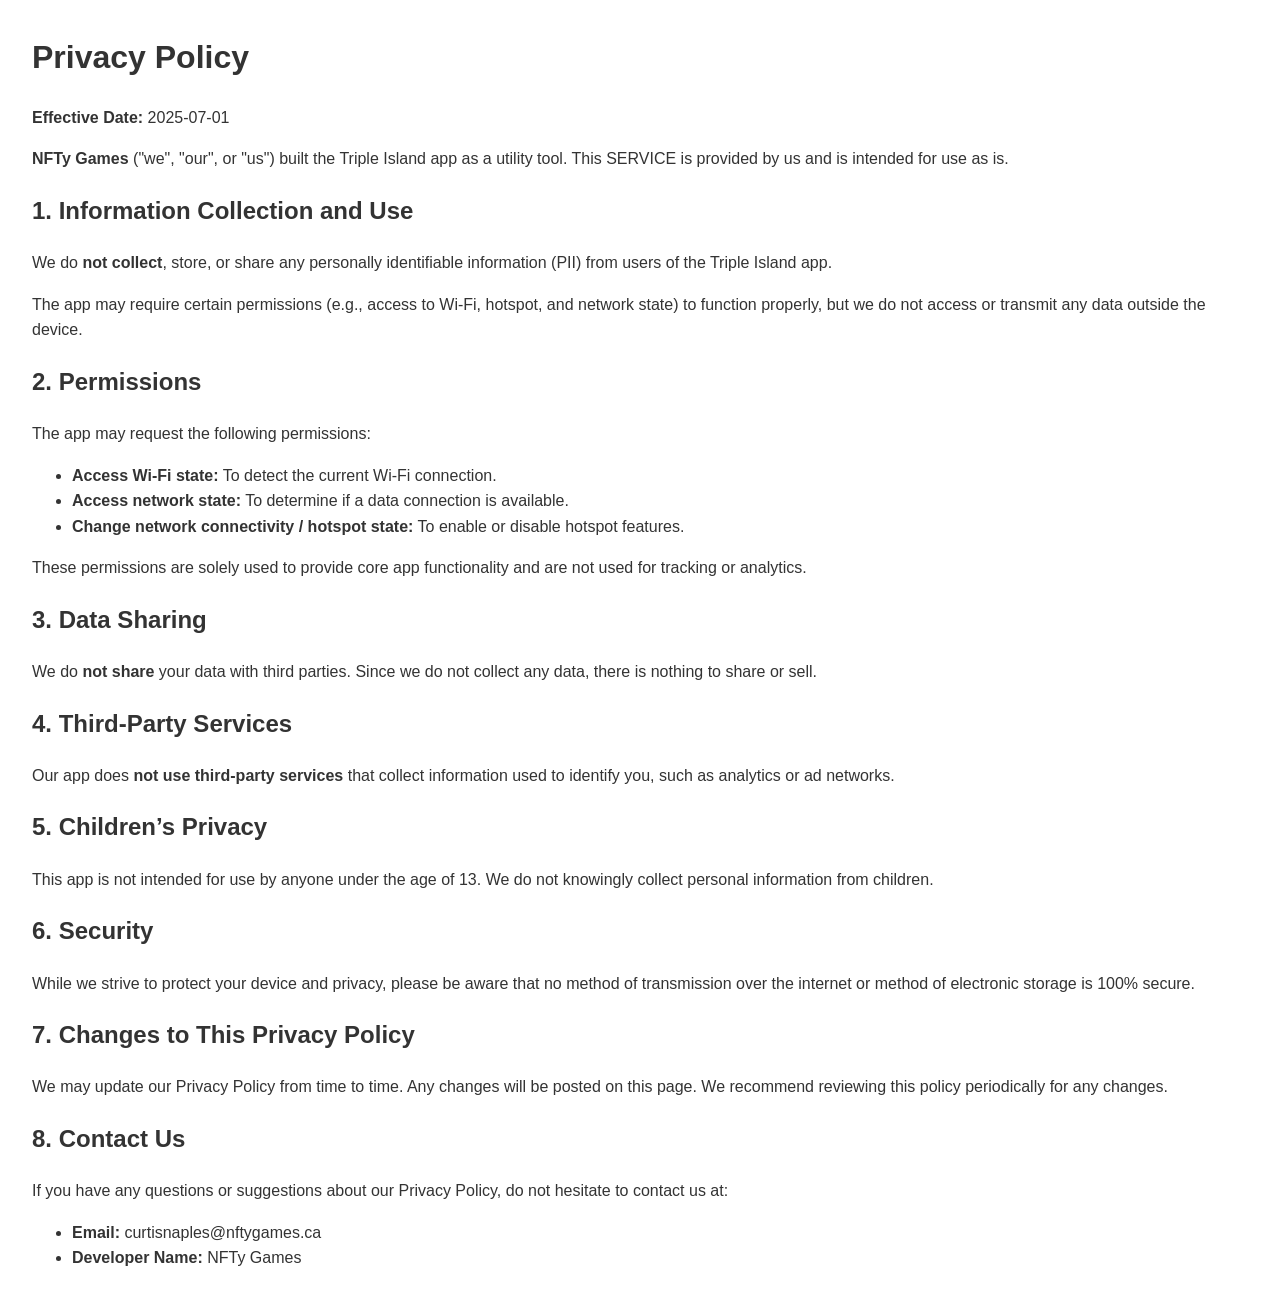
==== PrivacyPolicy.html @ 951c32af "setup privacy policy and github workflow to push to public repo" ====
<!DOCTYPE html>
<html lang="en">
<head>
  <meta charset="UTF-8">
  <title>Privacy Policy - Triple Island</title>
  <meta name="viewport" content="width=device-width, initial-scale=1.0">
</head>
<body style="font-family: Arial, sans-serif; line-height: 1.6; margin: 2rem; color: #333;">

  <h1>Privacy Policy</h1>
  <p><strong>Effective Date:</strong> 2025-07-01</p>

  <p><strong>NFTy Games</strong> ("we", "our", or "us") built the Triple Island app as a utility tool. This SERVICE is provided by us and is intended for use as is.</p>

  <h2>1. Information Collection and Use</h2>
  <p>We do <strong>not collect</strong>, store, or share any personally identifiable information (PII) from users of the Triple Island app.</p>
  <p>The app may require certain permissions (e.g., access to Wi-Fi, hotspot, and network state) to function properly, but we do not access or transmit any data outside the device.</p>

  <h2>2. Permissions</h2>
  <p>The app may request the following permissions:</p>
  <ul>
    <li><strong>Access Wi-Fi state:</strong> To detect the current Wi-Fi connection.</li>
    <li><strong>Access network state:</strong> To determine if a data connection is available.</li>
    <li><strong>Change network connectivity / hotspot state:</strong> To enable or disable hotspot features.</li>
  </ul>
  <p>These permissions are solely used to provide core app functionality and are not used for tracking or analytics.</p>

  <h2>3. Data Sharing</h2>
  <p>We do <strong>not share</strong> your data with third parties. Since we do not collect any data, there is nothing to share or sell.</p>

  <h2>4. Third-Party Services</h2>
  <p>Our app does <strong>not use third-party services</strong> that collect information used to identify you, such as analytics or ad networks.</p>

  <h2>5. Children’s Privacy</h2>
  <p>This app is not intended for use by anyone under the age of 13. We do not knowingly collect personal information from children.</p>

  <h2>6. Security</h2>
  <p>While we strive to protect your device and privacy, please be aware that no method of transmission over the internet or method of electronic storage is 100% secure.</p>

  <h2>7. Changes to This Privacy Policy</h2>
  <p>We may update our Privacy Policy from time to time. Any changes will be posted on this page. We recommend reviewing this policy periodically for any changes.</p>

  <h2>8. Contact Us</h2>
  <p>If you have any questions or suggestions about our Privacy Policy, do not hesitate to contact us at:</p>
  <ul>
    <li><strong>Email:</strong> curtisnaples@nftygames.ca</li>
    <li><strong>Developer Name:</strong> NFTy Games</li>
  </ul>

</body>
</html>
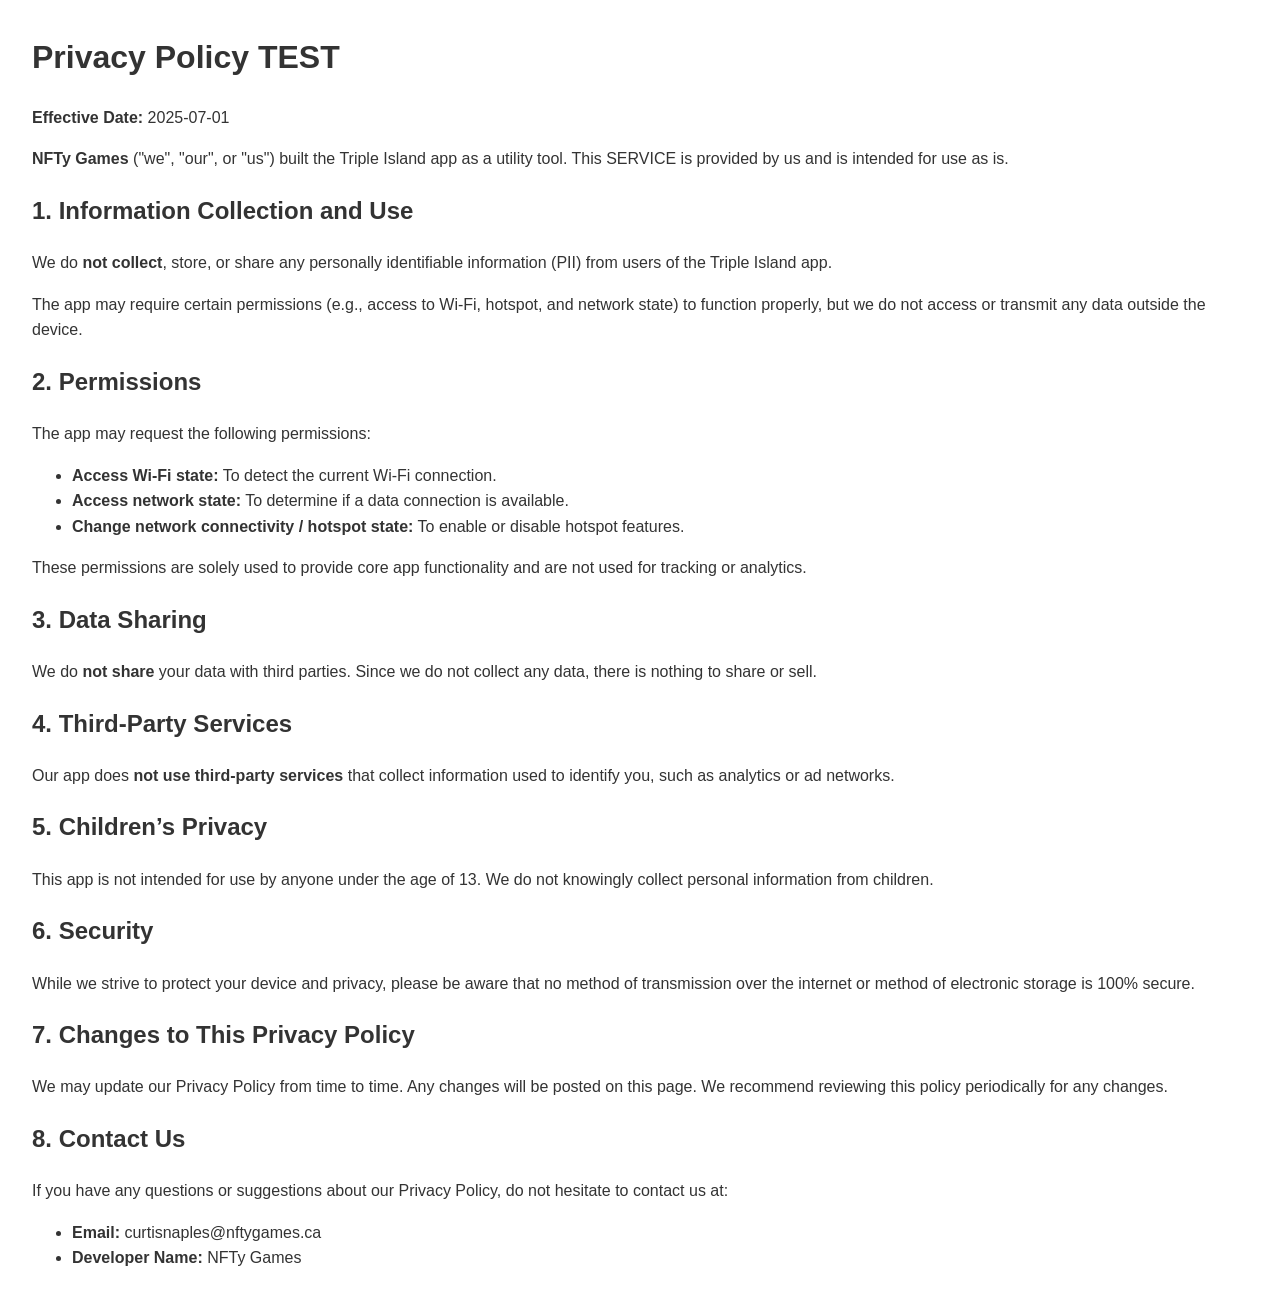
==== commit 7ae41ce1: "update" ====
--- a/PrivacyPolicy.html
+++ b/PrivacyPolicy.html
@@ -7,7 +7,7 @@
 </head>
 <body style="font-family: Arial, sans-serif; line-height: 1.6; margin: 2rem; color: #333;">
 
-  <h1>Privacy Policy</h1>
+  <h1>Privacy Policy TEST</h1>
   <p><strong>Effective Date:</strong> 2025-07-01</p>
 
   <p><strong>NFTy Games</strong> ("we", "our", or "us") built the Triple Island app as a utility tool. This SERVICE is provided by us and is intended for use as is.</p>
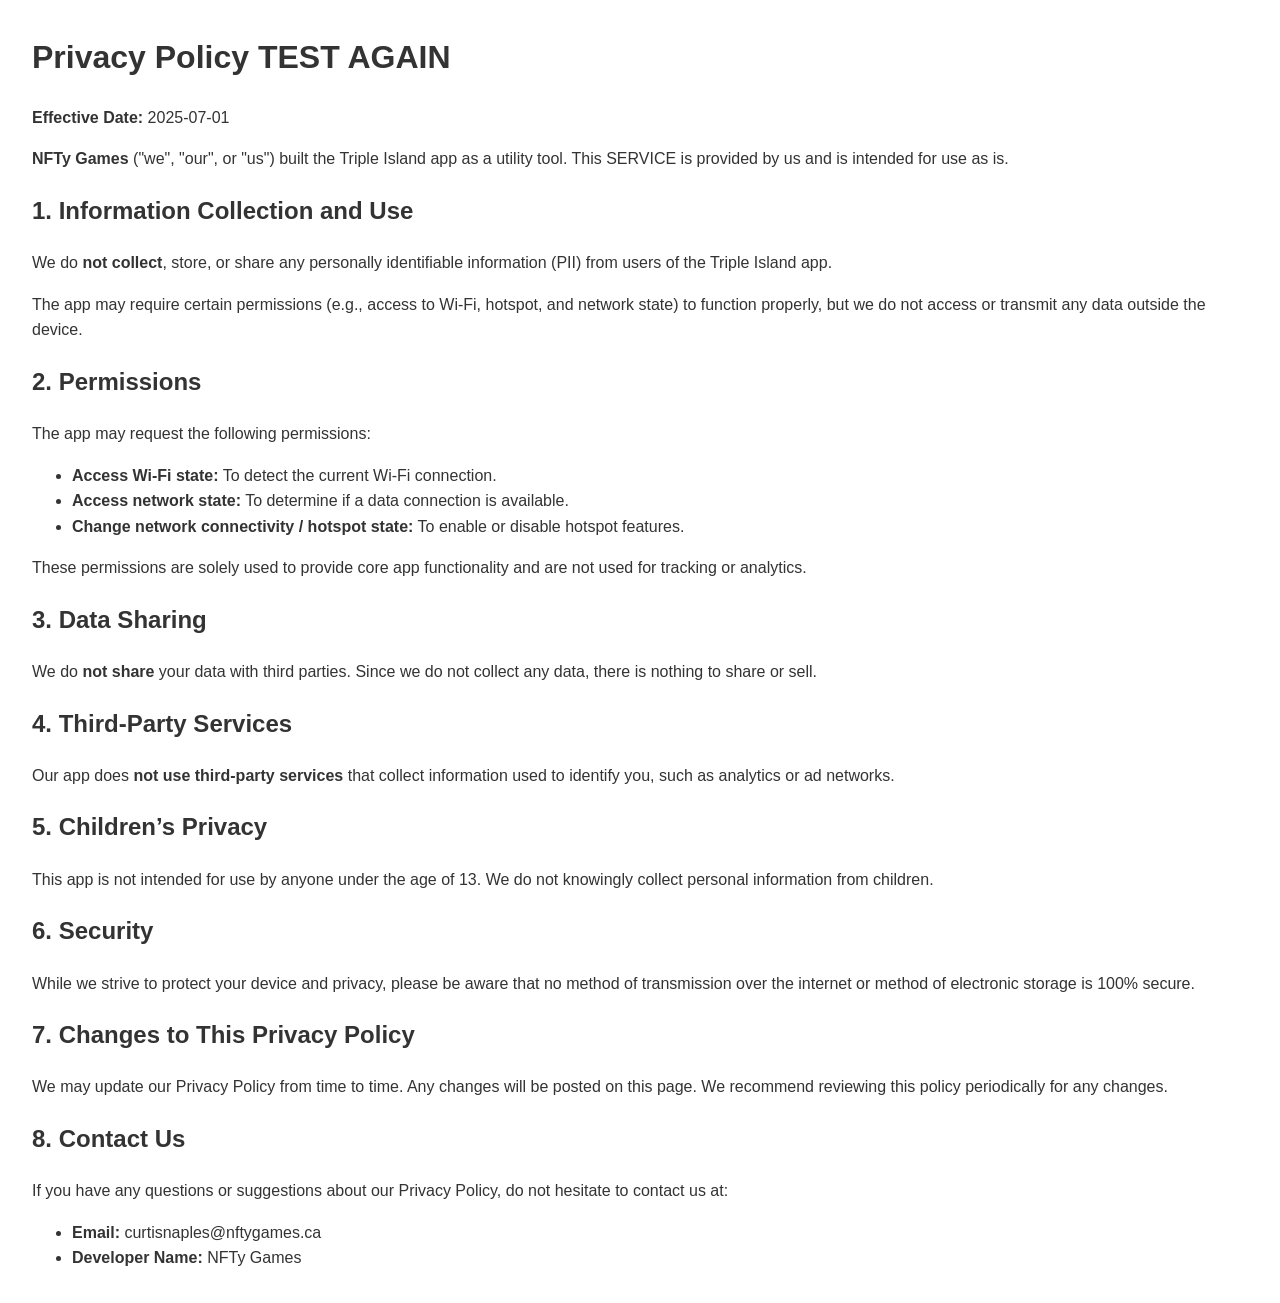
==== commit cb2b798d: "fix again" ====
--- a/PrivacyPolicy.html
+++ b/PrivacyPolicy.html
@@ -7,7 +7,7 @@
 </head>
 <body style="font-family: Arial, sans-serif; line-height: 1.6; margin: 2rem; color: #333;">
 
-  <h1>Privacy Policy TEST</h1>
+  <h1>Privacy Policy TEST AGAIN</h1>
   <p><strong>Effective Date:</strong> 2025-07-01</p>
 
   <p><strong>NFTy Games</strong> ("we", "our", or "us") built the Triple Island app as a utility tool. This SERVICE is provided by us and is intended for use as is.</p>
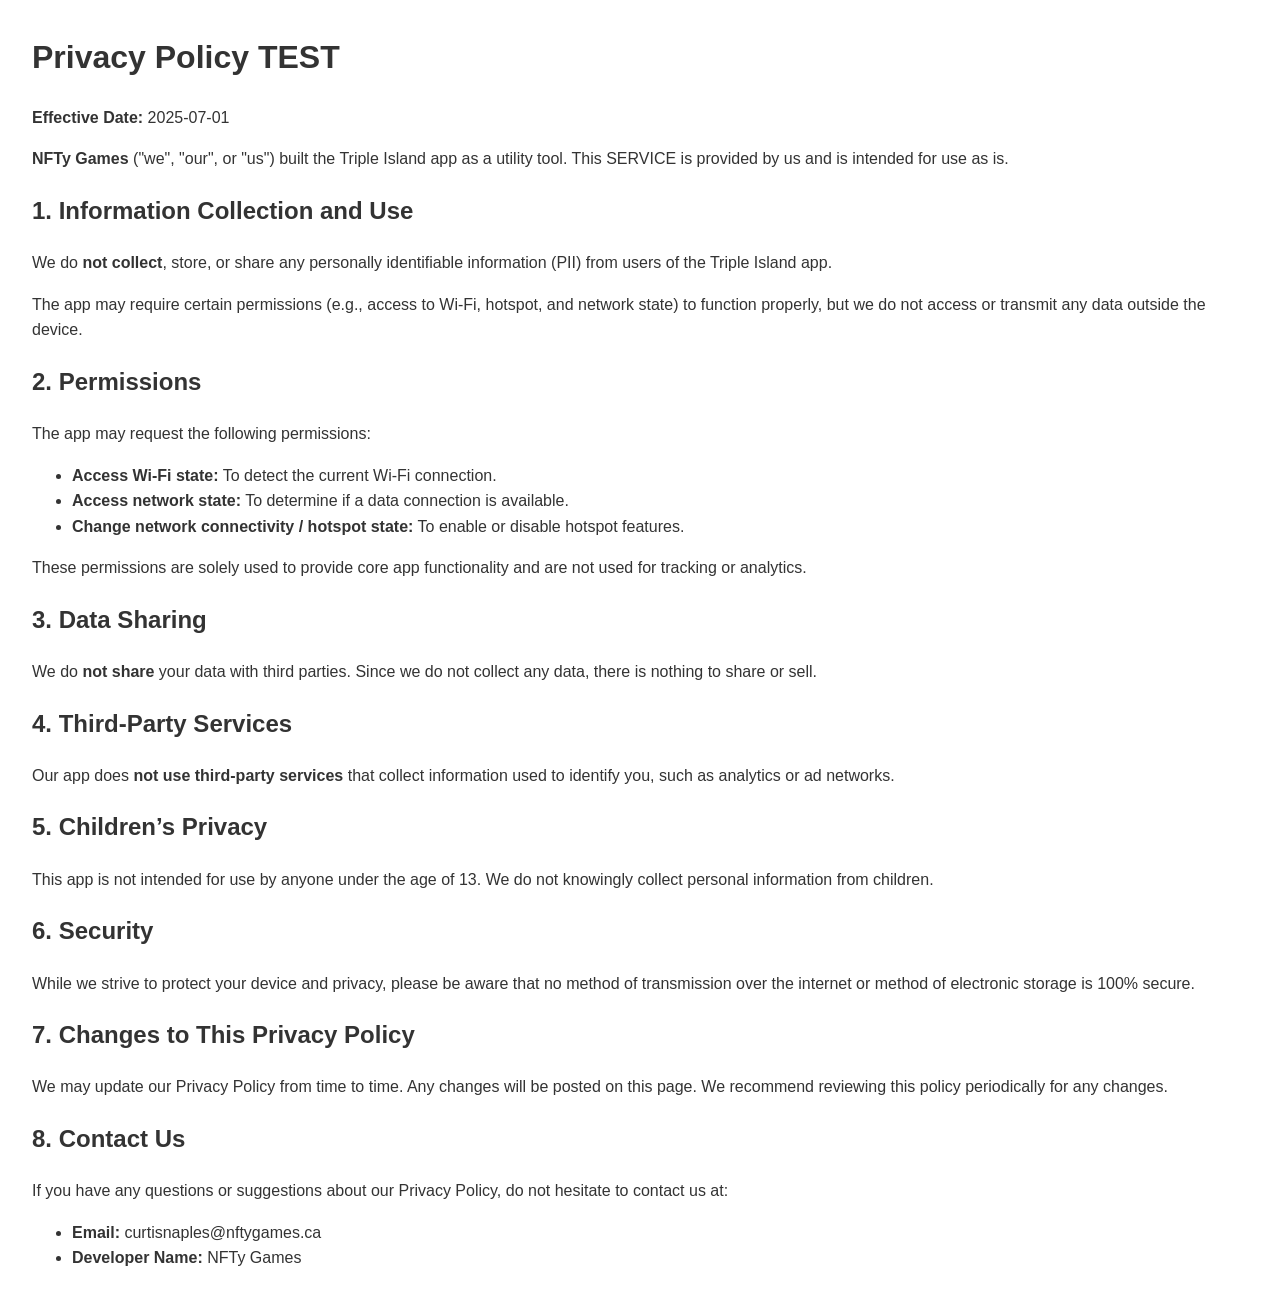
==== commit c4356a0b: "fix again" ====
--- a/PrivacyPolicy.html
+++ b/PrivacyPolicy.html
@@ -7,7 +7,7 @@
 </head>
 <body style="font-family: Arial, sans-serif; line-height: 1.6; margin: 2rem; color: #333;">
 
-  <h1>Privacy Policy TEST AGAIN</h1>
+  <h1>Privacy Policy TEST</h1>
   <p><strong>Effective Date:</strong> 2025-07-01</p>
 
   <p><strong>NFTy Games</strong> ("we", "our", or "us") built the Triple Island app as a utility tool. This SERVICE is provided by us and is intended for use as is.</p>
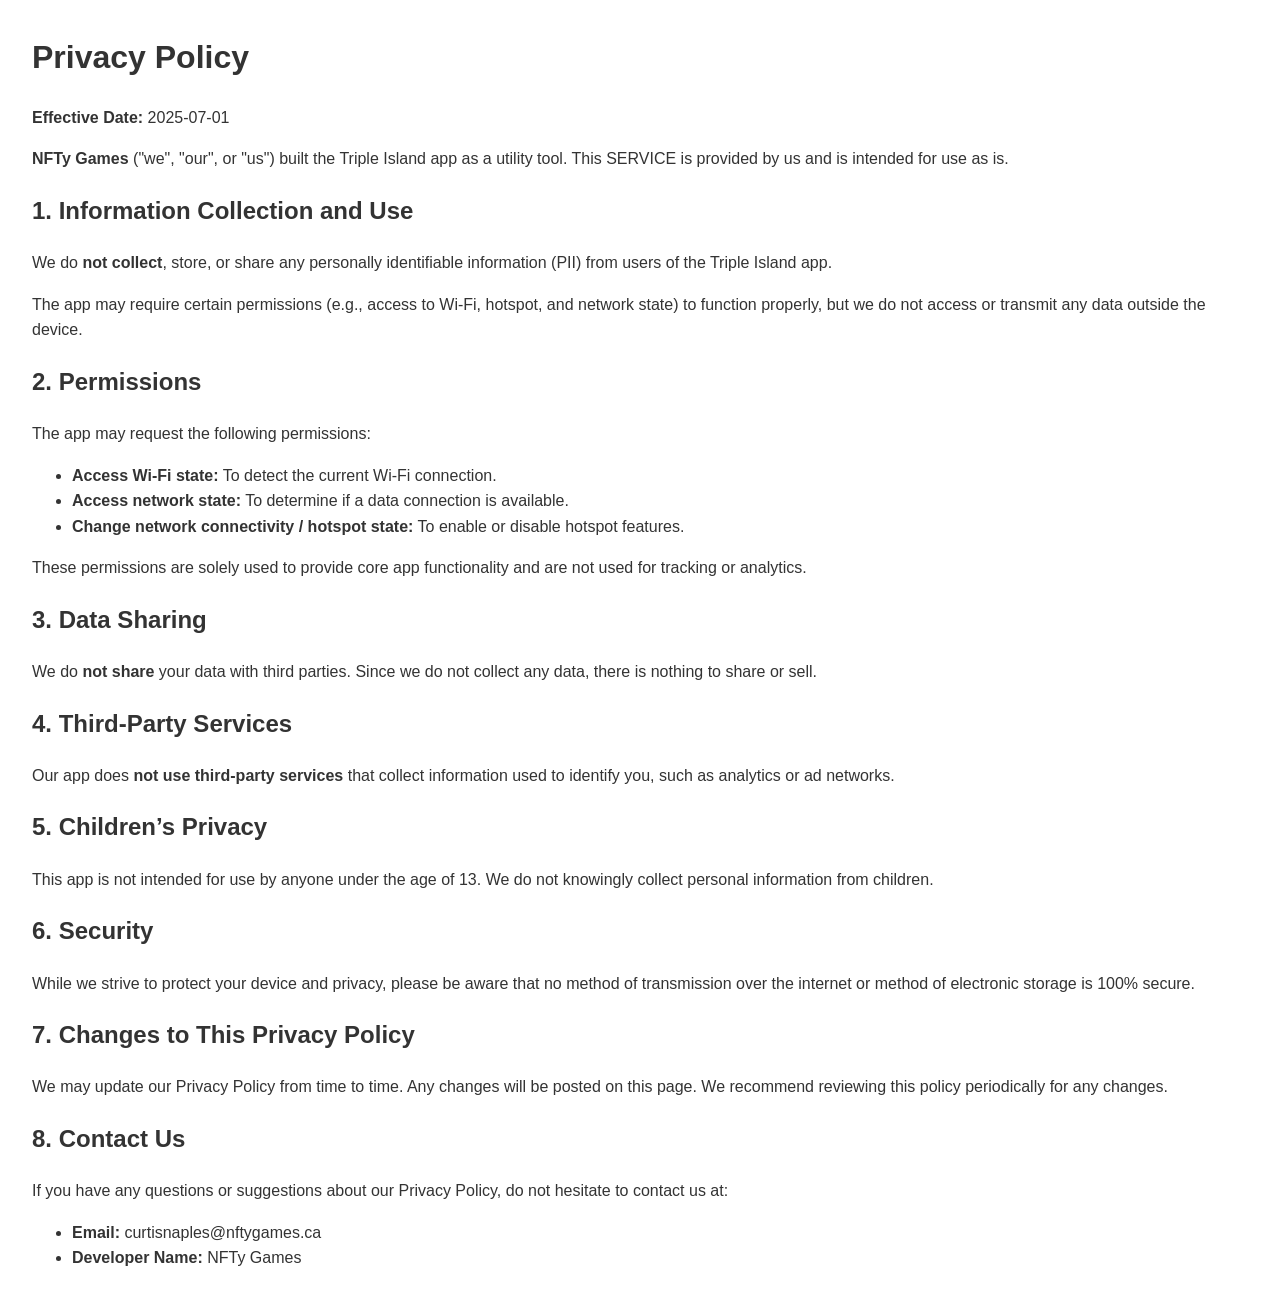
==== commit b4a224c7: "remove test" ====
--- a/PrivacyPolicy.html
+++ b/PrivacyPolicy.html
@@ -7,7 +7,7 @@
 </head>
 <body style="font-family: Arial, sans-serif; line-height: 1.6; margin: 2rem; color: #333;">
 
-  <h1>Privacy Policy TEST</h1>
+  <h1>Privacy Policy</h1>
   <p><strong>Effective Date:</strong> 2025-07-01</p>
 
   <p><strong>NFTy Games</strong> ("we", "our", or "us") built the Triple Island app as a utility tool. This SERVICE is provided by us and is intended for use as is.</p>
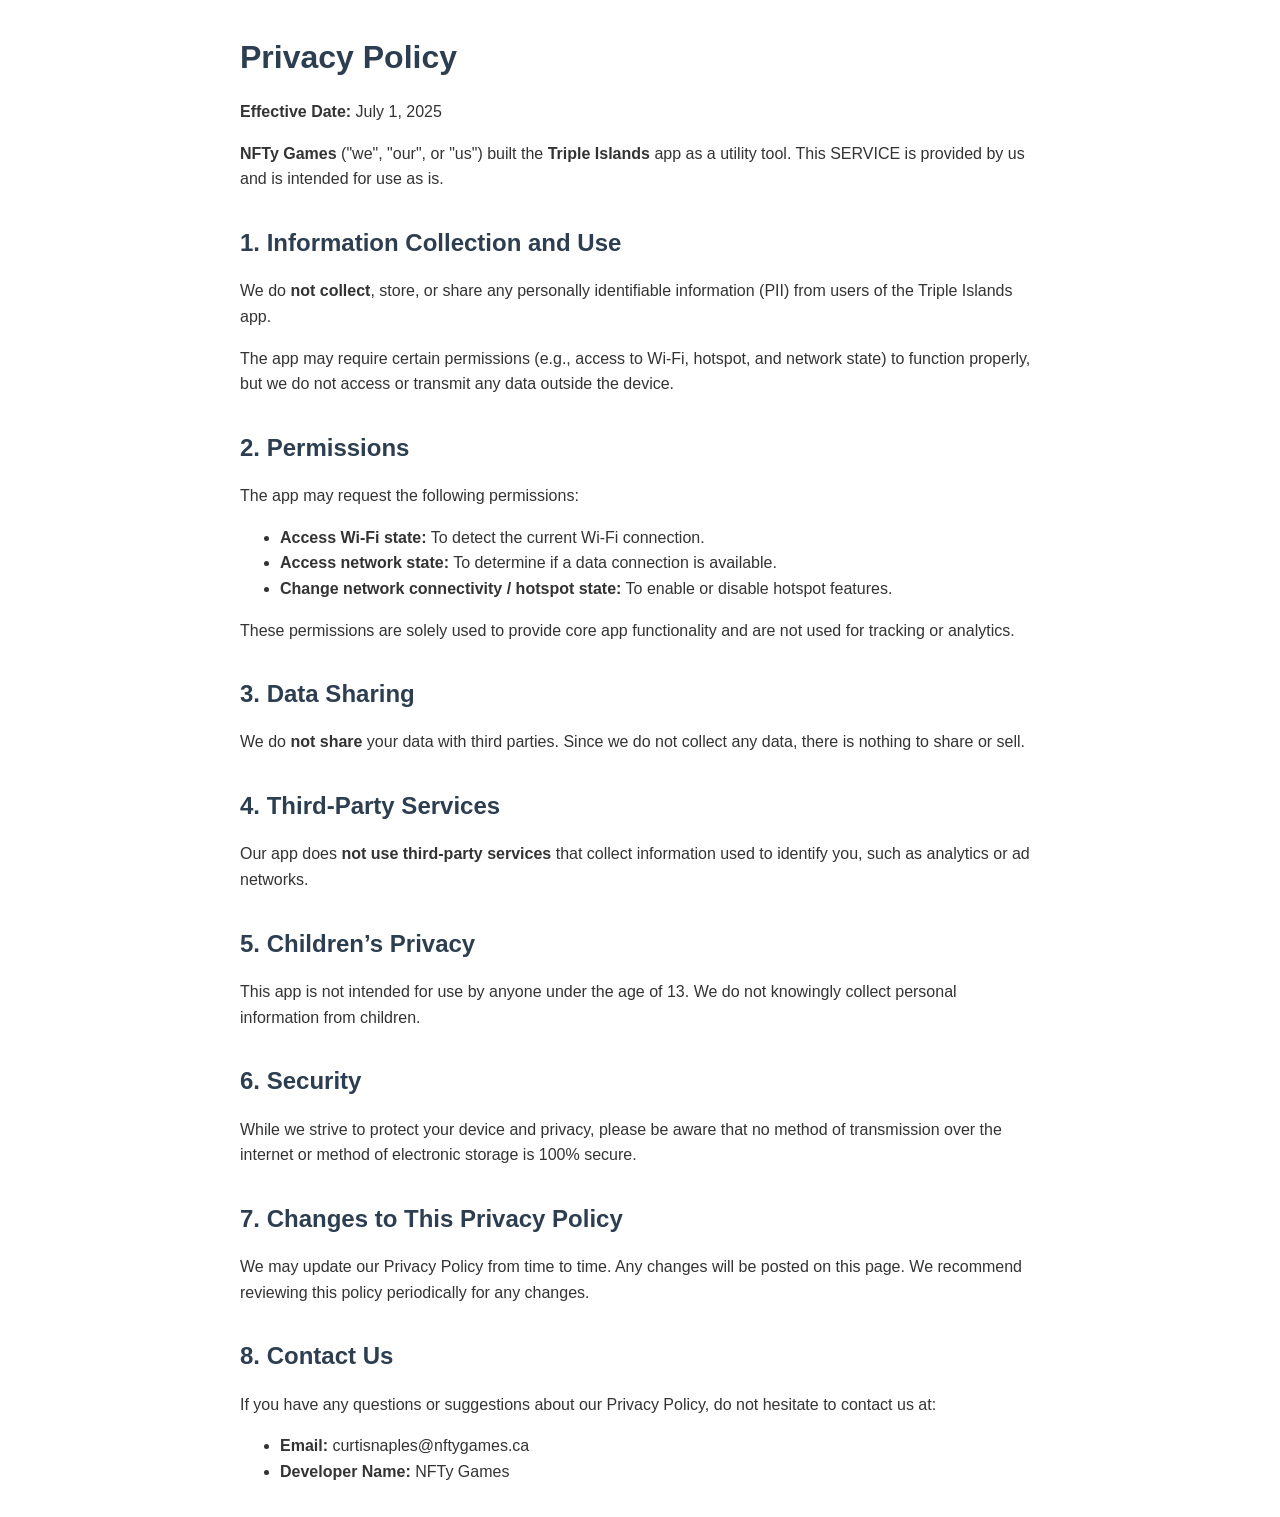
==== commit 6ee98779: "update privacy policy layout" ====
--- a/PrivacyPolicy.html
+++ b/PrivacyPolicy.html
@@ -2,18 +2,44 @@
 <html lang="en">
 <head>
   <meta charset="UTF-8">
-  <title>Privacy Policy - Triple Island</title>
+  <title>Privacy Policy - Triple Islands</title>
   <meta name="viewport" content="width=device-width, initial-scale=1.0">
+  <style>
+    body {
+      font-family: Arial, sans-serif;
+      line-height: 1.6;
+      max-width: 800px;
+      margin: 2rem auto;
+      padding: 0 1rem;
+      color: #333;
+    }
+    h1, h2 {
+      color: #2c3e50;
+    }
+    h1 {
+      margin-bottom: 1rem;
+    }
+    h2 {
+      margin-top: 2rem;
+      margin-bottom: 0.5rem;
+    }
+    p {
+      margin-bottom: 1rem;
+    }
+    ul {
+      margin-bottom: 1rem;
+    }
+  </style>
 </head>
-<body style="font-family: Arial, sans-serif; line-height: 1.6; margin: 2rem; color: #333;">
+<body>
 
   <h1>Privacy Policy</h1>
-  <p><strong>Effective Date:</strong> 2025-07-01</p>
+  <p><strong>Effective Date:</strong> July 1, 2025</p>
 
-  <p><strong>NFTy Games</strong> ("we", "our", or "us") built the Triple Island app as a utility tool. This SERVICE is provided by us and is intended for use as is.</p>
+  <p><strong>NFTy Games</strong> ("we", "our", or "us") built the <strong>Triple Islands</strong> app as a utility tool. This SERVICE is provided by us and is intended for use as is.</p>
 
   <h2>1. Information Collection and Use</h2>
-  <p>We do <strong>not collect</strong>, store, or share any personally identifiable information (PII) from users of the Triple Island app.</p>
+  <p>We do <strong>not collect</strong>, store, or share any personally identifiable information (PII) from users of the Triple Islands app.</p>
   <p>The app may require certain permissions (e.g., access to Wi-Fi, hotspot, and network state) to function properly, but we do not access or transmit any data outside the device.</p>
 
   <h2>2. Permissions</h2>
